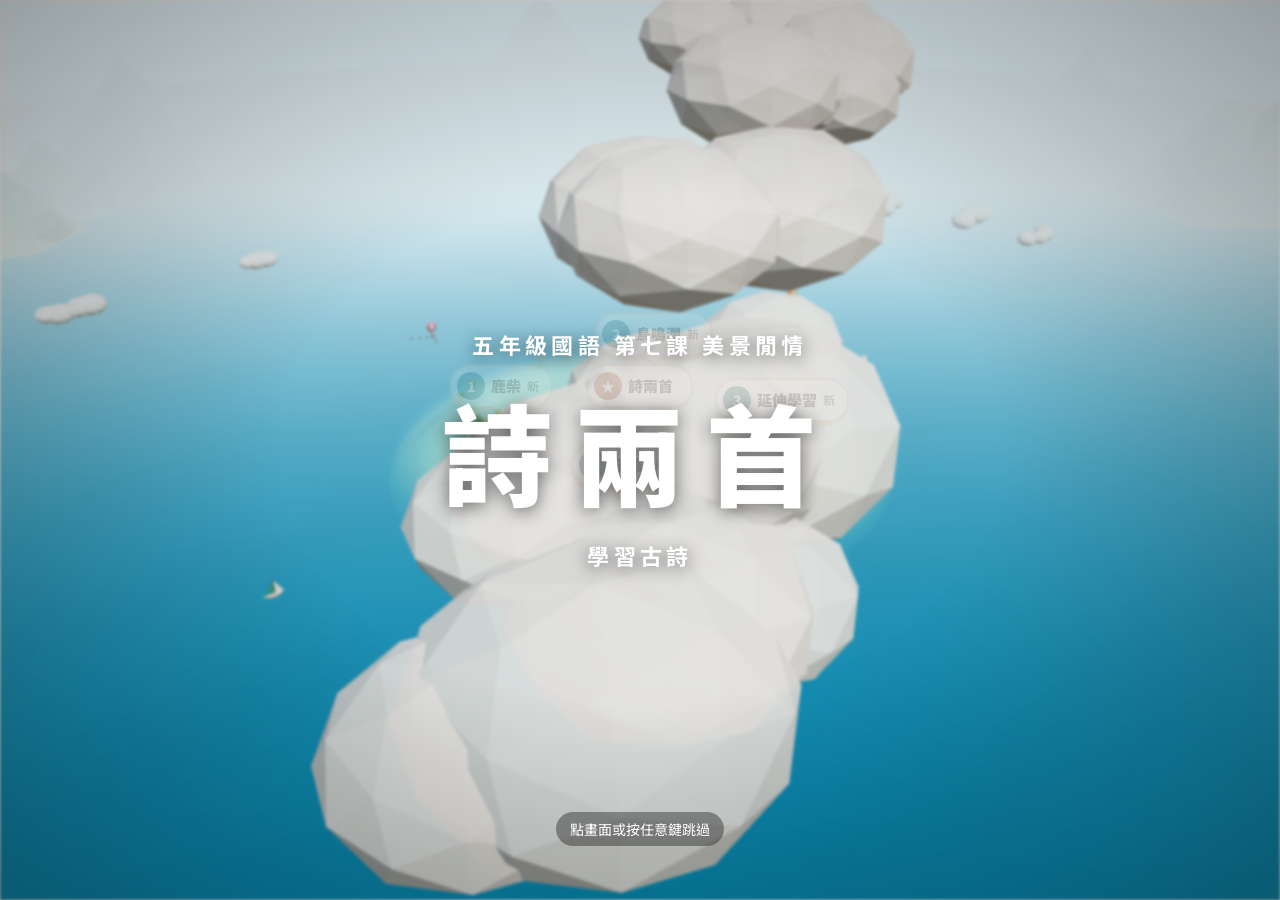
==== index.html @ 5833c9be "詩兩首 3D 島嶼網站 第一版 Co-Authored-By: Claude Opus 5.5 <noreply@anthropic.com> Claude-Session: https://clau" ====
<!doctype html>
<html lang="zh-Hant-TW" data-theme="sunset">
<head>
<meta charset="utf-8">
<meta name="viewport" content="width=device-width, initial-scale=1, viewport-fit=cover">
<title>詩兩首｜學習古詩</title>
<meta name="description" content="五年級國語第七課〈美景閒情──詩兩首〉3D 學習群島：讀〈鹿柴〉〈鳥鳴澗〉、做學習單與隨堂挑戰。">
<meta name="theme-color" content="#c45a2c">
<link rel="preconnect" href="https://fonts.googleapis.com">
<link rel="preconnect" href="https://fonts.gstatic.com" crossorigin>
<link rel="stylesheet" href="https://fonts.googleapis.com/css2?family=Noto+Sans+TC:wght@400;500;700;900&display=swap">
<link rel="stylesheet" href="styles.css">
<script>
  // 先套用上次選的底色，避免閃爍
  try {
    var s = JSON.parse(localStorage.getItem('shi2.settings') || '{}');
    if (s.theme) document.documentElement.setAttribute('data-theme', s.theme);
  } catch (e) {}
</script>
<script type="importmap">
{ "imports": { "three": "./js/vendor/three.module.min.js", "three/addons/": "./js/vendor/addons/" } }
</script>
</head>
<body>
<a class="skip" href="#list-open" id="skip-link">跳到文字清單</a>

<svg width="0" height="0" style="position:absolute" aria-hidden="true">
  <defs>
    <pattern id="weave" width="8" height="8" patternUnits="userSpaceOnUse">
      <rect width="8" height="8" fill="#b8282e"/>
      <path d="M4 0 L8 4 L4 8 L0 4Z" fill="#f7efe4"/>
      <path d="M4 2 L6 4 L4 6 L2 4Z" fill="#1f1a17"/>
    </pattern>
    <symbol id="mascot" viewBox="0 0 64 72">
      <ellipse cx="32" cy="69" rx="16" ry="3" fill="#000" opacity=".15"/>
      <path d="M17 42 Q32 34 47 42 L52 66 Q32 71 12 66Z" fill="#f7efe4" stroke="#7a3b20" stroke-width="1.4"/>
      <path d="M14 56 Q32 61 50 56 L51.5 63 Q32 68 12.5 63Z" fill="url(#weave)"/>
      <rect x="20" y="44" width="24" height="6" rx="2" fill="url(#weave)"/>
      <circle cx="32" cy="25" r="17" fill="#2b1d16"/>
      <circle cx="32" cy="27" r="14" fill="#f6d2b4"/>
      <path d="M18 22 Q24 12 32 14 Q40 12 46 22 Q40 18 32 20 Q24 18 18 22Z" fill="#2b1d16"/>
      <rect x="15" y="17" width="34" height="5" rx="2.5" fill="url(#weave)" stroke="#7a3b20" stroke-width=".8"/>
      <circle cx="26.5" cy="28" r="2.2" fill="#2b1d16"/><circle cx="37.5" cy="28" r="2.2" fill="#2b1d16"/>
      <circle cx="27.2" cy="27.3" r=".7" fill="#fff"/><circle cx="38.2" cy="27.3" r=".7" fill="#fff"/>
      <ellipse cx="23" cy="32.5" rx="2.6" ry="1.5" fill="#f19a8b" opacity=".7"/><ellipse cx="41" cy="32.5" rx="2.6" ry="1.5" fill="#f19a8b" opacity=".7"/>
      <path d="M29 33.5 Q32 36 35 33.5" stroke="#8b3b2a" stroke-width="1.4" fill="none" stroke-linecap="round"/>
    </symbol>
  </defs>
</svg>

<div id="app">
  <canvas id="scene" aria-label="詩兩首 3D 群島（可拖曳旋轉、縮放）" role="img"></canvas>
  <div id="labels" aria-hidden="false"></div>
  <div id="bubble" class="bubble" role="dialog" aria-live="polite" hidden></div>

  <header class="topbar">
    <div class="brand">
      <svg class="brand-mascot" aria-hidden="true"><use href="#mascot"/></svg>
      <div>
        <h1 id="site-title">詩兩首</h1>
        <p id="site-tagline" class="tagline">學習古詩</p>
      </div>
    </div>
    <nav class="tools" aria-label="工具列">
      <button class="tool" id="btn-search" type="button" aria-label="搜尋"><span aria-hidden="true">🔍</span><b>搜尋</b></button>
      <button class="tool" id="list-open" type="button" aria-label="地點清單"><span aria-hidden="true">📋</span><b>清單</b></button>
      <button class="tool" id="btn-home" type="button" aria-label="回到全景"><span aria-hidden="true">🗺️</span><b>全景</b></button>
      <button class="tool hide-sm" id="btn-follow" type="button" aria-label="鏡頭跟隨冒險者" aria-pressed="true"><span aria-hidden="true">🎥</span><b>跟隨</b></button>
      <button class="tool" id="btn-passport" type="button" aria-label="護照與進度"><span aria-hidden="true">📖</span><b>護照</b></button>
      <button class="tool" id="btn-settings" type="button" aria-label="設定"><span aria-hidden="true">⚙️</span><b>設定</b></button>
      <button class="tool" id="btn-help" type="button" aria-label="說明"><span aria-hidden="true">❓</span><b>說明</b></button>
    </nav>
  </header>

  <section id="hud" class="hud" aria-label="冒險者狀態"></section>

  <div class="bottom-left">
    <button id="clock" class="chip clock" type="button" aria-label="切換時段"></button>
    <div class="timebar" role="group" aria-label="晝夜切換">
      <button type="button" data-time="day" aria-label="白天">☀️</button>
      <button type="button" data-time="dusk" aria-label="黃昏">🌇</button>
      <button type="button" data-time="night" aria-label="夜晚">🌙</button>
      <button type="button" data-time="auto" aria-label="自動流動">⏱</button>
      <button type="button" data-time="realtime" aria-label="跟現在時間同步">🕰️</button>
    </div>
  </div>

  <div class="themebar" role="group" aria-label="底色主題">
    <button type="button" data-theme-set="sunset"><i style="background:#fbefe3"></i>夕陽</button>
    <button type="button" data-theme-set="beach"><i style="background:#f6ead2"></i>沙灘</button>
    <button type="button" data-theme-set="dusk"><i style="background:#2b1e1a"></i>暮色</button>
  </div>

  <aside id="panel" class="panel" aria-labelledby="panel-title" hidden>
    <div class="panel-grip" aria-hidden="true"></div>
    <header class="panel-head">
      <div>
        <p id="panel-kicker" class="kicker"></p>
        <h2 id="panel-title" tabindex="-1"></h2>
      </div>
      <button class="icon-btn" id="panel-close" type="button" aria-label="關閉面板（Esc）">✕</button>
    </header>
    <div id="panel-body" class="panel-body"></div>
  </aside>

  <div id="modal" class="modal" hidden>
    <div class="modal-card" role="dialog" aria-modal="true" aria-labelledby="modal-title">
      <header class="modal-head">
        <h2 id="modal-title" tabindex="-1"></h2>
        <button class="icon-btn" id="modal-close" type="button" aria-label="關閉（Esc）">✕</button>
      </header>
      <div id="modal-body" class="modal-body"></div>
    </div>
  </div>

  <div id="intro" class="intro" hidden>
    <div class="intro-title">
      <p class="intro-sub">五年級國語 第七課 美景閒情</p>
      <h2>詩兩首</h2>
      <p class="intro-tag">學習古詩</p>
    </div>
    <p class="intro-skip">點畫面或按任意鍵跳過</p>
  </div>

  <div id="loading" class="loading" role="status">
    <svg class="loading-mascot" aria-hidden="true"><use href="#mascot"/></svg>
    <p>馨馨正在把小島搬出來……</p>
  </div>

  <div id="toasts" class="toasts" aria-live="polite" aria-atomic="false"></div>
  <div id="levelup" class="levelup" aria-live="assertive" hidden></div>
</div>

<footer class="site-footer" id="site-footer"></footer>
<div id="print-area" aria-hidden="true"></div>

<noscript><div class="noscript">這個網站需要開啟 JavaScript 才能顯示內容。</div></noscript>
<script type="module" src="js/app.js"></script>
</body>
</html>
---- styles.css ----
/* 詩兩首｜積木玩具感 */
:root {
  --primary: #c45a2c;
  --primary-ink: #ffffff;
  --primary-dark: #8f3c19;
  --accent: #2f8f83;
  --accent-dark: #1f645c;
  --primary-strong: #a94a20; /* 文字與按鈕用，對比 ≥ 4.5 */
  --accent-ink: #1f6a61;
  --on-accent: #ffffff;
  --font: "Noto Sans TC", "Microsoft JhengHei", "PingFang TC", "Noto Sans CJK TC", sans-serif;
  --radius: 14px;
  --shadow: 0 10px 30px rgba(60, 30, 10, .18);
  --block: 0 4px 0;
  --safe-b: env(safe-area-inset-bottom, 0px);
}
html[data-theme="sunset"] {
  --bg: #fbefe3; --surface: #fffaf4; --surface-2: #f6e2cf; --ink: #3a2318; --muted: #6e4f40; --line: #e3c3a6;
  --glass: rgba(255, 250, 244, .92); --label-bg: rgba(255, 250, 244, .95);
}
html[data-theme="beach"] {
  --bg: #f6ead2; --surface: #fffbf1; --surface-2: #efdcb6; --ink: #33291a; --muted: #66563c; --line: #dcc79c;
  --glass: rgba(255, 251, 241, .92); --label-bg: rgba(255, 251, 241, .95);
}
html[data-theme="dusk"] {
  --bg: #2b1e1a; --surface: #3a2a24; --surface-2: #4a362e; --ink: #fbefe3; --muted: #e2c9b6; --line: #6b5146;
  --glass: rgba(43, 30, 26, .92); --label-bg: rgba(58, 42, 36, .95);
  --primary: #e0774a; --primary-ink: #2b1e1a; --primary-dark: #a54f28; --accent: #5cc2b4; --accent-dark: #2f8f83;
  --primary-strong: #e0774a; --accent-ink: #5cc2b4; --on-accent: #1b1310;
}

* { box-sizing: border-box; }
[hidden] { display: none !important; }
html, body { margin: 0; height: 100%; }
body {
  font-family: var(--font); color: var(--ink); background: var(--bg);
  overflow: hidden; -webkit-font-smoothing: antialiased; line-height: 1.6;
  overscroll-behavior: none;
}
button, input, textarea, select { font: inherit; color: inherit; }
button { cursor: pointer; }
:focus-visible { outline: 3px solid var(--accent); outline-offset: 2px; }
[tabindex="-1"]:focus { outline: none; }
.skip { position: absolute; left: -999px; top: 8px; z-index: 100; background: var(--primary); color: var(--primary-ink); padding: 8px 14px; border-radius: 10px; }
.skip:focus { left: 8px; }
.sr-only { position: absolute; width: 1px; height: 1px; overflow: hidden; clip: rect(0 0 0 0); white-space: nowrap; }

#app { position: fixed; inset: 0; overflow: hidden; }
#scene { position: absolute; inset: 0; width: 100%; height: 100%; display: block; touch-action: none; background: var(--bg); }
body.no-webgl #scene { display: none; }

/* ---------- 頂部工具列 ---------- */
.topbar {
  position: absolute; top: 0; left: 0; right: 0; z-index: 20;
  display: flex; align-items: center; justify-content: space-between; gap: 12px;
  padding: 10px 14px; pointer-events: none;
}
.topbar > * { pointer-events: auto; }
.brand {
  display: flex; align-items: center; gap: 10px; background: var(--glass); border: 2px solid var(--line);
  border-radius: 18px; padding: 6px 14px 6px 8px; box-shadow: var(--block) var(--line);
}
.brand-mascot { width: 40px; height: 46px; }
.brand h1 { margin: 0; font-size: 22px; font-weight: 900; letter-spacing: .08em; line-height: 1.1; color: var(--primary-strong); }
.tagline { margin: 0; font-size: 13px; color: var(--muted); }
.tools { display: flex; gap: 8px; flex-wrap: wrap; justify-content: flex-end; }
.tool {
  min-width: 44px; min-height: 44px; display: inline-flex; flex-direction: column; align-items: center; justify-content: center;
  padding: 4px 10px; border-radius: 12px; border: 2px solid var(--line); background: var(--surface);
  box-shadow: var(--block) var(--line); transition: transform .12s, box-shadow .12s;
}
.tool span { font-size: 18px; line-height: 1; }
.tool b { font-size: 12px; font-weight: 700; }
.tool:hover { transform: translateY(-1px); }
.tool:active { transform: translateY(3px); box-shadow: 0 1px 0 var(--line); }
.tool[aria-pressed="true"] { border-color: var(--accent); box-shadow: var(--block) var(--accent-dark); }

/* ---------- HUD ---------- */
.hud {
  position: absolute; left: 14px; top: 86px; z-index: 18; max-width: 330px;
  background: var(--glass); border: 2px solid var(--line); border-radius: 16px; box-shadow: var(--block) var(--line);
  padding: 8px 10px; display: flex; gap: 10px; align-items: center;
}
.hud:empty { display: none; }
.hud .avatar { width: 40px; height: 40px; border-radius: 12px; display: grid; place-items: center; font-size: 22px; flex: none; border: 2px solid var(--line); }
.hud .meta { flex: 1; min-width: 0; }
.hud .name { font-weight: 900; font-size: 15px; white-space: nowrap; overflow: hidden; text-overflow: ellipsis; }
.hud .lv { color: var(--primary-strong); }
.expbar { height: 8px; border-radius: 6px; background: var(--surface-2); overflow: hidden; margin: 3px 0 2px; }
.expbar i { display: block; height: 100%; background: linear-gradient(90deg, var(--accent), var(--primary)); border-radius: 6px; transition: width .5s; }
.hud small { color: var(--muted); font-size: 12px; }
.hud .mini { min-width: 44px; min-height: 44px; border-radius: 12px; border: 2px solid var(--line); background: var(--surface); font-size: 20px; position: relative; box-shadow: 0 3px 0 var(--line); }
.hud .mini em { position: absolute; right: -6px; top: -6px; font-style: normal; font-size: 11px; background: var(--primary-strong); color: var(--primary-ink); border-radius: 10px; padding: 0 5px; font-weight: 700; }
.hud .mini.bump { animation: bump .5s; }
@keyframes bump { 30% { transform: scale(1.3) rotate(-8deg); } 60% { transform: scale(.95); } }
.hud .browse-btn { border: 2px solid var(--accent); border-radius: 12px; background: var(--surface); padding: 6px 10px; min-height: 44px; font-weight: 700; }

/* ---------- 左下：時鐘與時段 ---------- */
.bottom-left { position: absolute; left: 14px; bottom: calc(14px + var(--safe-b)); z-index: 18; display: flex; flex-direction: column; gap: 6px; align-items: flex-start; }
.chip { background: var(--glass); border: 2px solid var(--line); border-radius: 14px; padding: 6px 12px; box-shadow: var(--block) var(--line); min-height: 44px; text-align: left; }
.clock { line-height: 1.25; font-size: 14px; }
.clock strong { font-size: 16px; }
.clock small { display: block; color: var(--muted); font-size: 12px; }
.timebar { display: flex; gap: 4px; background: var(--glass); border: 2px solid var(--line); border-radius: 14px; padding: 4px; }
.timebar button { width: 44px; height: 44px; border-radius: 10px; border: 2px solid transparent; background: transparent; font-size: 20px; }
.timebar button[aria-pressed="true"] { border-color: var(--primary); background: var(--surface); }

.themebar { position: absolute; right: 14px; bottom: calc(14px + var(--safe-b)); z-index: 18; display: flex; gap: 6px; background: var(--glass); border: 2px solid var(--line); border-radius: 14px; padding: 4px; }
.themebar button, .theme-choices button { display: inline-flex; align-items: center; gap: 6px; min-height: 44px; padding: 4px 10px; border-radius: 10px; border: 2px solid transparent; background: transparent; font-weight: 700; font-size: 14px; }
.themebar i, .theme-choices i { width: 20px; height: 20px; border-radius: 6px; border: 2px solid var(--line); display: inline-block; }
.themebar button[aria-pressed="true"], .theme-choices button[aria-pressed="true"] { border-color: var(--primary); background: var(--surface); }

.site-footer { position: fixed; left: 50%; transform: translateX(-50%); bottom: calc(6px + var(--safe-b)); z-index: 5; font-size: 12px; color: var(--muted); background: var(--glass); padding: 2px 10px; border-radius: 10px; max-width: 46vw; white-space: nowrap; overflow: hidden; text-overflow: ellipsis; }

/* ---------- 島名標籤 ---------- */
#labels { position: absolute; inset: 0; pointer-events: none; z-index: 10; overflow: hidden; }
.island-label {
  position: absolute; left: 0; top: 0; pointer-events: auto; transform: translate(-50%, -100%);
  display: flex; align-items: center; gap: 6px; padding: 5px 12px 5px 6px; min-height: 44px;
  background: var(--label-bg); border: 2px solid var(--line); border-radius: 22px;
  box-shadow: var(--block) var(--line); font-weight: 900; font-size: 15px; white-space: nowrap;
  transition: opacity .25s; will-change: transform;
}
.island-label .num { width: 28px; height: 28px; border-radius: 50%; display: grid; place-items: center; background: var(--accent-ink); color: var(--on-accent); font-size: 14px; }
.island-label.center .num { background: var(--primary-strong); color: var(--primary-ink); }
.island-label .state { font-size: 12px; font-weight: 700; color: var(--muted); }
.island-label .state.done { color: var(--accent-ink); }
.island-label::after { content: ""; position: absolute; left: 50%; bottom: -9px; width: 12px; height: 12px; background: var(--label-bg); border-right: 2px solid var(--line); border-bottom: 2px solid var(--line); transform: translateX(-50%) rotate(45deg); }
.island-label.hidden { opacity: 0; pointer-events: none; }
body.bubble-open .island-label, body.cinema .island-label { opacity: .15; pointer-events: none; }
body.cinema .topbar, body.cinema .hud, body.cinema .bottom-left, body.cinema .themebar, body.cinema .site-footer { opacity: 0; pointer-events: none; }
.topbar, .hud, .bottom-left, .themebar, .site-footer { transition: opacity .5s; }
.shell-pick { position: absolute; transform: translate(-50%, -50%); pointer-events: auto; width: 44px; height: 44px; border-radius: 50%; border: 2px dashed rgba(255,255,255,.9); background: rgba(255, 255, 255, .25); font-size: 20px; display: grid; place-items: center; }
.shell-pick.hidden { display: none; }

/* ---------- 對話泡泡 ---------- */
.bubble {
  position: absolute; z-index: 25; left: 0; top: 0; width: min(300px, 86vw); transform: translate(-50%, -100%);
  background: var(--surface); border: 2px solid var(--line); border-radius: 16px; box-shadow: var(--shadow), var(--block) var(--line);
  padding: 10px 12px 12px;
}
.bubble::after { content: ""; position: absolute; left: 50%; bottom: -10px; width: 16px; height: 16px; background: var(--surface); border-right: 2px solid var(--line); border-bottom: 2px solid var(--line); transform: translateX(-50%) rotate(45deg); }
.bubble.pinned { left: 50% !important; top: auto !important; bottom: calc(132px + var(--safe-b)); transform: translateX(-50%); }
.bubble.pinned::after { display: none; }
.bubble h3 { margin: 0; font-size: 16px; }
.bubble .who { font-size: 12px; color: var(--muted); margin: 0 0 4px; }
.bubble p.say { margin: 6px 0 8px; font-size: 15px; }
.bubble .row { display: flex; gap: 6px; flex-wrap: wrap; }
.bubble .trade { background: var(--surface-2); border-radius: 10px; padding: 6px 8px; margin-bottom: 8px; font-size: 14px; }
.badge { display: inline-block; font-size: 11px; font-weight: 700; padding: 0 6px; border-radius: 8px; border: 1px solid currentColor; color: var(--muted); vertical-align: middle; margin-left: 4px; }
.badge.sample { color: #9a5b00; background: #fff3cf; border-color: #e3b45a; }
html[data-theme="dusk"] .badge.sample { color: #ffd98a; background: #4f3a17; }

/* ---------- 按鈕 ---------- */
.btn {
  min-height: 44px; padding: 8px 16px; border-radius: 12px; border: 2px solid var(--primary-dark);
  background: var(--primary-strong); color: var(--primary-ink); font-weight: 700; box-shadow: var(--block) var(--primary-dark);
  transition: transform .12s, box-shadow .12s; display: inline-flex; align-items: center; justify-content: center; gap: 6px; text-decoration: none;
}
.btn:active { transform: translateY(3px); box-shadow: 0 1px 0 var(--primary-dark); }
.btn.alt { background: var(--accent-ink); border-color: var(--accent-dark); box-shadow: var(--block) var(--accent-dark); color: var(--on-accent); }
.btn.ghost { background: var(--surface); color: var(--ink); border-color: var(--line); box-shadow: var(--block) var(--line); }
.btn[disabled], .btn[aria-disabled="true"] { opacity: .5; cursor: not-allowed; transform: none; }
.btn.sm { min-height: 44px; padding: 4px 10px; font-size: 14px; }
.icon-btn { width: 44px; height: 44px; border-radius: 12px; border: 2px solid var(--line); background: var(--surface); font-size: 18px; flex: none; box-shadow: 0 3px 0 var(--line); }

/* ---------- 內容面板 ---------- */
.panel {
  position: absolute; z-index: 30; top: 82px; right: 10px; bottom: 10px; width: min(460px, max(42vw, 360px));
  background: var(--surface); border: 2px solid var(--line); border-radius: 22px; box-shadow: var(--shadow);
  display: flex; flex-direction: column; overflow: hidden; animation: slidein .35s ease;
}
@keyframes slidein { from { transform: translateX(30px); opacity: 0; } }
.panel-grip { display: none; }
.panel-head { display: flex; align-items: flex-start; justify-content: space-between; gap: 10px; padding: 14px 16px 8px; border-bottom: 2px dashed var(--line); }
.panel-head h2 { margin: 0; font-size: 26px; font-weight: 900; color: var(--primary-strong); }
.kicker { margin: 0; font-size: 13px; font-weight: 700; color: var(--accent-ink); }
html[data-theme="dusk"] .kicker { color: var(--accent); }
.panel-body { overflow-y: auto; padding: 12px 16px 24px; flex: 1; -webkit-overflow-scrolling: touch; overscroll-behavior: contain; }
.intro-line { font-size: 16px; margin: 0 0 10px; }
.npc-box { display: flex; gap: 10px; background: var(--surface-2); border-radius: 16px; padding: 10px; margin-bottom: 12px; border: 2px solid var(--line); }
.npc-face { width: 52px; height: 58px; flex: none; border-radius: 14px; display: grid; place-items: center; background: var(--surface); font-size: 30px; border: 2px solid var(--line); }
.npc-face svg { width: 46px; height: 52px; }
.npc-box h3 { margin: 0; font-size: 16px; }
.npc-box .say { margin: 4px 0 8px; min-height: 3em; }
.npc-actions { display: flex; flex-wrap: wrap; gap: 6px; }
.tabs { display: flex; gap: 6px; margin: 4px 0 12px; border-bottom: 2px solid var(--line); flex-wrap: wrap; }
.tab { min-height: 44px; padding: 6px 14px; border: 2px solid var(--line); border-bottom: none; border-radius: 12px 12px 0 0; background: var(--surface-2); font-weight: 700; margin-bottom: -2px; }
.tab[aria-selected="true"] { background: var(--surface); color: var(--primary-strong); border-color: var(--primary); }
.sec { margin: 0 0 16px; }
.sec h3 { font-size: 17px; margin: 0 0 6px; padding-left: 10px; border-left: 6px solid var(--accent); }
.sec p { margin: 4px 0; }
.points { padding-left: 1.2em; margin: 6px 0; }
.points li { margin-bottom: 4px; }
.goal { background: var(--surface-2); border-radius: 12px; padding: 8px 12px; border: 2px dashed var(--accent); }
.poem { font-size: 22px; letter-spacing: .12em; line-height: 1.9; background: var(--surface-2); border-radius: 14px; padding: 10px 16px; text-align: center; font-weight: 700; border: 2px solid var(--line); }
.gloss { display: grid; grid-template-columns: auto 1fr; gap: 4px 10px; margin: 0; }
.gloss dt { font-weight: 900; color: var(--primary-strong); }
.gloss dd { margin: 0; }
table.tbl { width: 100%; border-collapse: collapse; font-size: 15px; }
.tbl th, .tbl td { border: 1px solid var(--line); padding: 5px 7px; text-align: left; vertical-align: top; }
.tbl th { background: var(--surface-2); }
.tbl-wrap { overflow-x: auto; }
.ws-item { margin-bottom: 12px; }
.ws-item label { font-weight: 700; display: block; margin-bottom: 4px; }
::placeholder { color: var(--muted); opacity: .85; }
textarea { width: 100%; min-height: 84px; border-radius: 12px; border: 2px solid var(--line); background: var(--bg); padding: 8px 10px; resize: vertical; }
input[type="text"], input[type="search"] { width: 100%; min-height: 44px; border-radius: 12px; border: 2px solid var(--line); background: var(--bg); padding: 6px 12px; }
.row { display: flex; gap: 8px; flex-wrap: wrap; align-items: center; }
.note { font-size: 13px; color: var(--muted); }
.tag-self { font-size: 12px; font-weight: 700; color: var(--accent-ink); background: color-mix(in srgb, var(--accent) 15%, transparent); padding: 1px 8px; border-radius: 8px; }

/* 題目 */
.quiz-q { font-size: 17px; font-weight: 700; margin: 6px 0 10px; }
.opts { display: grid; gap: 8px; }
.opt { text-align: left; min-height: 48px; padding: 8px 12px; border-radius: 12px; border: 2px solid var(--line); background: var(--surface); box-shadow: 0 3px 0 var(--line); display: flex; gap: 8px; align-items: center; }
.opt .k { width: 26px; height: 26px; border-radius: 50%; background: var(--surface-2); display: grid; place-items: center; font-weight: 700; flex: none; }
.opt[aria-checked="true"] { border-color: var(--primary); }
.opt.correct { border-color: #2e8b57; background: color-mix(in srgb, #2e8b57 14%, var(--surface)); }
.opt.wrong { border-color: #c0392b; background: color-mix(in srgb, #c0392b 12%, var(--surface)); }
.opt[disabled] { cursor: default; }
.feedback { margin-top: 10px; padding: 10px 12px; border-radius: 12px; background: var(--surface-2); border: 2px solid var(--line); }
.feedback.ok { border-color: #2e8b57; }
.feedback.no { border-color: #c0392b; }
.progress-dots { display: flex; gap: 6px; margin-bottom: 6px; }
.progress-dots i { width: 22px; height: 8px; border-radius: 4px; background: var(--surface-2); border: 1px solid var(--line); }
.progress-dots i.on { background: var(--accent); }
.review-q { border: 2px solid var(--line); border-radius: 14px; padding: 10px 12px; margin-bottom: 10px; }
.review-q.missing { border-color: #e0a800; }
.review-q fieldset { border: none; padding: 0; margin: 0; }
.review-q legend { font-weight: 700; margin-bottom: 6px; }
.review-q label { display: flex; gap: 8px; align-items: center; min-height: 44px; padding: 4px 6px; border-radius: 10px; cursor: pointer; }
.review-q label:hover { background: var(--surface-2); }
.review-q input { width: 20px; height: 20px; accent-color: var(--primary); }
.result-box { border-radius: 14px; padding: 12px; background: var(--surface-2); border: 2px solid var(--accent); margin-bottom: 12px; }

/* 進度與護照 */
.prog-list { list-style: none; padding: 0; margin: 0; display: grid; gap: 8px; }
.prog-list li { border: 2px solid var(--line); border-radius: 12px; padding: 8px 10px; display: flex; justify-content: space-between; gap: 8px; flex-wrap: wrap; }
.stamps { display: grid; grid-template-columns: repeat(4, 1fr); gap: 10px; }
.stamp { aspect-ratio: 1; border-radius: 50%; display: grid; place-items: center; text-align: center; border: 3px dashed var(--line); font-weight: 900; font-size: 13px; padding: 6px; color: var(--muted); filter: grayscale(1); opacity: .55; }
.stamp.got { border: 3px solid var(--primary); color: var(--primary-strong); filter: none; opacity: 1; transform: rotate(-8deg); background: color-mix(in srgb, var(--primary) 10%, var(--surface)); }
.stamp .em { font-size: 26px; display: block; }

/* ---------- 對話框 ---------- */
.modal { position: absolute; inset: 0; z-index: 40; display: grid; place-items: center; background: rgba(30, 15, 8, .35); padding: 16px; }
.modal-card { width: min(640px, 100%); max-height: min(86vh, 900px); background: var(--surface); border: 2px solid var(--line); border-radius: 22px; box-shadow: var(--shadow); display: flex; flex-direction: column; overflow: hidden; animation: pop .25s ease; }
@keyframes pop { from { transform: scale(.94); opacity: 0; } }
.modal-head { display: flex; justify-content: space-between; align-items: center; padding: 12px 16px; border-bottom: 2px dashed var(--line); }
.modal-head h2 { margin: 0; font-size: 22px; color: var(--primary-strong); }
.modal-body { overflow-y: auto; padding: 14px 16px 20px; overscroll-behavior: contain; }
.list-island { border: 2px solid var(--line); border-radius: 16px; padding: 10px 12px; margin-bottom: 10px; }
.list-island h3 { margin: 0 0 4px; font-size: 18px; }
.list-island details summary { cursor: pointer; font-weight: 700; min-height: 44px; display: flex; align-items: center; }
.style-picks { display: grid; grid-template-columns: repeat(3, 1fr); gap: 10px; }
.style-pick { border: 3px solid var(--line); border-radius: 16px; background: var(--surface); padding: 8px; min-height: 120px; display: flex; flex-direction: column; align-items: center; gap: 4px; font-weight: 700; }
.style-pick[aria-checked="true"] { border-color: var(--primary); box-shadow: var(--block) var(--primary-dark); }
.style-pick svg { width: 64px; height: 76px; }
.err { color: #b3261e; font-weight: 700; }
html[data-theme="dusk"] .err { color: #ff9c8f; }
.bag-grid { display: grid; grid-template-columns: repeat(auto-fill, minmax(96px, 1fr)); gap: 8px; }
.bag-item { border: 2px solid var(--line); border-radius: 14px; padding: 8px; text-align: center; }
.bag-item .em { font-size: 30px; display: block; }
.search-hit { display: block; width: 100%; text-align: left; border: 2px solid var(--line); border-radius: 12px; padding: 8px 10px; margin-bottom: 8px; background: var(--surface); min-height: 44px; }
.search-hit mark { background: #ffe08a; color: #3a2318; border-radius: 3px; }
.code-box { font-family: ui-monospace, Menlo, Consolas, monospace; font-size: 13px; word-break: break-all; }
.settings-grid { display: grid; gap: 14px; }
.settings-grid fieldset { border: 2px solid var(--line); border-radius: 14px; padding: 8px 12px 12px; margin: 0; }
.settings-grid legend { font-weight: 900; padding: 0 6px; }
.seg { display: flex; flex-wrap: wrap; gap: 6px; }
.seg button { min-height: 44px; padding: 4px 12px; border-radius: 10px; border: 2px solid var(--line); background: var(--surface); font-weight: 700; }
.seg button[aria-pressed="true"] { border-color: var(--primary); background: color-mix(in srgb, var(--primary) 12%, var(--surface)); }
.cert-preview { width: 100%; border-radius: 12px; border: 2px solid var(--line); }

/* ---------- 開場、載入、提示 ---------- */
.intro { position: absolute; inset: 0; z-index: 35; display: flex; flex-direction: column; align-items: center; justify-content: center; cursor: pointer; background: radial-gradient(ellipse at center, transparent 40%, rgba(20, 10, 5, .35)); }
.intro-title { text-align: center; color: #fff; text-shadow: 0 3px 18px rgba(0, 0, 0, .55); animation: titlein 1.6s ease .4s both; }
.intro-title h2 { font-size: clamp(54px, 11vw, 110px); margin: 0; letter-spacing: .2em; font-weight: 900; }
.intro-sub, .intro-tag { margin: 0; font-size: clamp(16px, 3vw, 22px); font-weight: 700; letter-spacing: .2em; }
.intro-skip { position: absolute; bottom: 40px; color: #fff; background: rgba(0, 0, 0, .35); padding: 6px 14px; border-radius: 20px; font-size: 14px; }
@keyframes titlein { from { opacity: 0; transform: translateY(14px); filter: blur(6px); } }
.loading { position: absolute; inset: 0; z-index: 50; display: grid; place-content: center; text-align: center; background: var(--bg); transition: opacity .5s; }
.loading.done { opacity: 0; pointer-events: none; }
.loading-mascot { width: 90px; height: 100px; margin: 0 auto; animation: hop 1s infinite; }
@keyframes hop { 50% { transform: translateY(-10px); } }
.toasts { position: absolute; z-index: 45; top: 86px; left: 50%; transform: translateX(-50%); display: grid; gap: 6px; pointer-events: none; width: min(420px, 92vw); }
.toast { background: var(--surface); border: 2px solid var(--accent); border-radius: 14px; padding: 8px 14px; box-shadow: var(--shadow); font-weight: 700; text-align: center; animation: toastin .3s ease; }
@keyframes toastin { from { transform: translateY(-10px); opacity: 0; } }
.levelup { position: absolute; z-index: 46; left: 50%; top: 40%; transform: translate(-50%, -50%); background: var(--surface); border: 3px solid var(--primary); border-radius: 22px; padding: 18px 26px; text-align: center; box-shadow: var(--shadow); }
.levelup strong { font-size: 30px; color: var(--primary-strong); display: block; }
.levelup.anim { animation: lvl 2.4s ease both; }
@keyframes lvl { 0% { transform: translate(-50%, -50%) scale(.5); opacity: 0; } 15% { transform: translate(-50%, -50%) scale(1.08); opacity: 1; } 25% { transform: translate(-50%, -50%) scale(1); } 85% { opacity: 1; } 100% { opacity: 0; } }
.noscript { padding: 20px; }
#print-area { display: none; }

/* ---------- 文字版（沒有 WebGL） ---------- */
body.no-webgl .bottom-left .timebar, body.no-webgl .themebar { display: none; }
.fallback-note { background: var(--surface-2); border: 2px dashed var(--primary); border-radius: 14px; padding: 8px 12px; margin-bottom: 12px; }

/* ---------- RWD ---------- */
@media (max-width: 1100px) {
  .tool b { display: none; }
  .tool { padding: 4px; }
  .themebar { bottom: calc(70px + var(--safe-b)); }
  .site-footer { display: none; }
}
@media (max-width: 760px) {
  .topbar { padding: 8px; gap: 6px; align-items: flex-start; }
  .brand { padding: 4px 10px 4px 4px; }
  .brand-mascot { width: 30px; height: 36px; }
  .brand h1 { font-size: 18px; }
  .tagline { font-size: 11px; }
  .tools { gap: 4px; max-width: calc(100vw - 150px); }
  .tool { min-width: 44px; width: 44px; height: 44px; }
  .hide-sm { display: none; }
  .hud { top: auto; bottom: calc(66px + var(--safe-b)); left: 8px; right: 8px; max-width: none; padding: 6px 8px; }
  .bottom-left { left: 8px; bottom: calc(8px + var(--safe-b)); flex-direction: row; align-items: center; }
  .timebar { display: none; }
  .clock { font-size: 13px; padding: 4px 10px; }
  .themebar { display: none; }
  .panel { top: auto; left: 0; right: 0; bottom: 0; width: 100%; height: 80vh; height: 80dvh; border-radius: 22px 22px 0 0; border-bottom: none; animation: sheetin .35s ease; padding-bottom: var(--safe-b); }
  @keyframes sheetin { from { transform: translateY(40px); opacity: 0; } }
  .panel-grip { display: block; width: 48px; height: 5px; border-radius: 3px; background: var(--line); margin: 8px auto 0; }
  .panel-head { padding-top: 6px; }
  .panel-head h2 { font-size: 22px; }
  .modal { padding: 0; align-items: end; }
  .modal-card { width: 100%; max-height: 88vh; max-height: 88dvh; border-radius: 22px 22px 0 0; padding-bottom: var(--safe-b); }
  .poem { font-size: 19px; letter-spacing: .06em; }
  .island-label { font-size: 13px; padding: 3px 10px 3px 4px; min-height: 40px; }
  .island-label .num { width: 24px; height: 24px; font-size: 12px; }
  .island-label .state { display: none; }
  .toasts { top: 70px; }
  .style-pick svg { width: 50px; height: 60px; }
  .intro-skip { bottom: 100px; }
}
@media (prefers-reduced-motion: reduce) {
  *, *::before, *::after { animation-duration: .01ms !important; animation-iteration-count: 1 !important; transition-duration: .01ms !important; }
}
body.reduced *, body.reduced *::before, body.reduced *::after { animation-duration: .01ms !important; animation-iteration-count: 1 !important; transition-duration: .01ms !important; }

/* ---------- 列印證書 ---------- */
@media print {
  body { overflow: visible; background: #fff; }
  #app, .site-footer, .skip { display: none !important; }
  #print-area { display: block !important; }
  #print-area img { width: 100%; height: auto; }
  @page { size: landscape; margin: 10mm; }
}
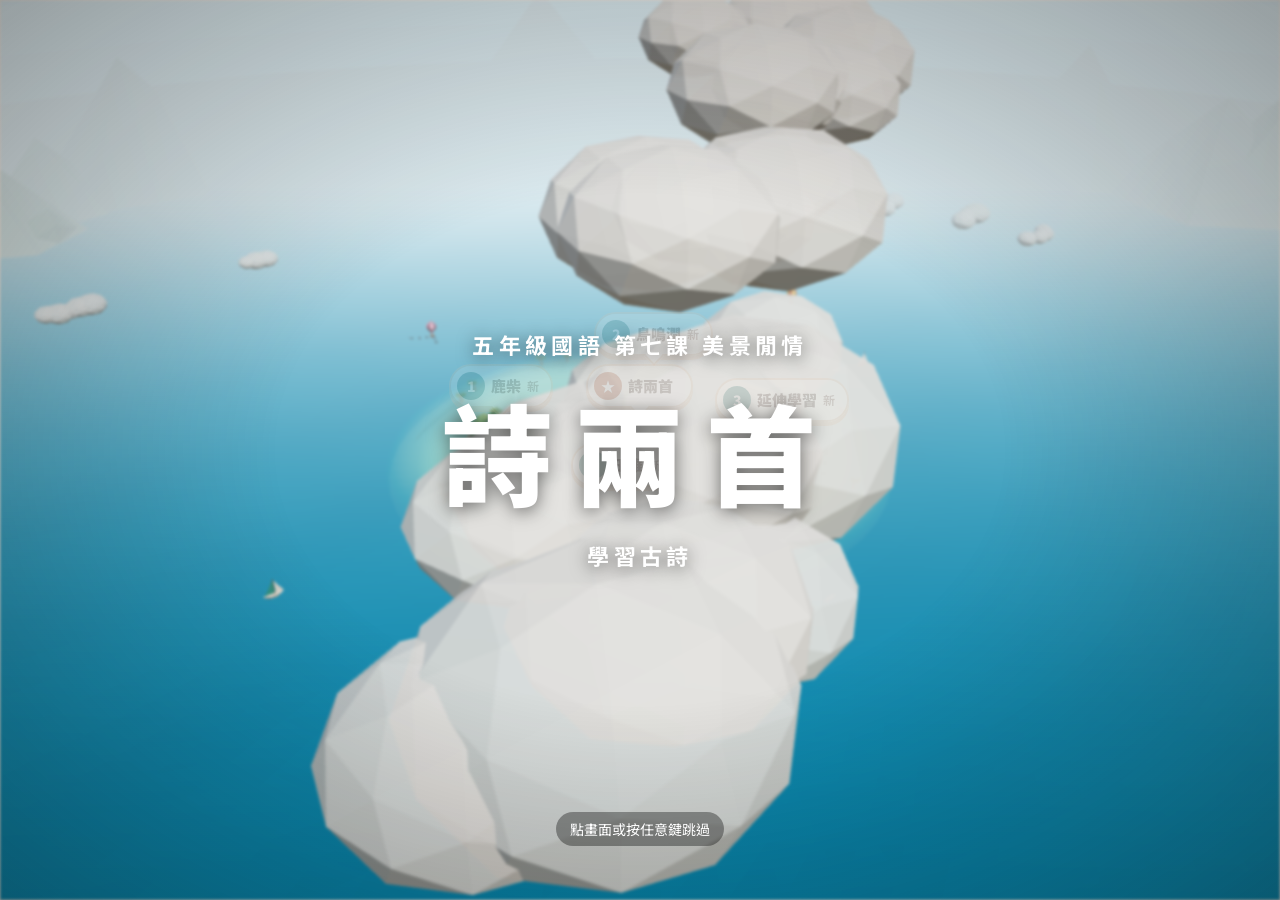
==== commit 87bd3047: "第 2 版：音樂音效、島上互動探索關卡、課文意境場景、重新玩 Co-Authored-By: Claude Opus 5.5 <noreply@anthropic.com> Claude-Sessio" ====
--- a/index.html
+++ b/index.html
@@ -68,15 +68,21 @@
       <button class="tool hide-sm" id="btn-follow" type="button" aria-label="鏡頭跟隨冒險者" aria-pressed="true"><span aria-hidden="true">🎥</span><b>跟隨</b></button>
       <button class="tool" id="btn-passport" type="button" aria-label="護照與進度"><span aria-hidden="true">📖</span><b>護照</b></button>
       <button class="tool" id="btn-settings" type="button" aria-label="設定"><span aria-hidden="true">⚙️</span><b>設定</b></button>
+      <button class="tool" id="btn-sound" type="button" aria-label="音樂與音效：開" aria-pressed="true"><span aria-hidden="true">🔊</span><b>聲音</b></button>
+      <button class="tool" id="btn-restart" type="button" aria-label="重新玩"><span aria-hidden="true">🔄</span><b>重新玩</b></button>
       <button class="tool" id="btn-help" type="button" aria-label="說明"><span aria-hidden="true">❓</span><b>說明</b></button>
     </nav>
   </header>
 
   <section id="hud" class="hud" aria-label="冒險者狀態"></section>
+  <div id="banner" class="banner" hidden></div>
+  <button id="near" class="near" type="button" hidden></button>
+  <section id="card" class="card" role="dialog" aria-labelledby="card-title" hidden></section>
 
   <div class="bottom-left">
     <button id="clock" class="chip clock" type="button" aria-label="切換時段"></button>
     <div class="timebar" role="group" aria-label="晝夜切換">
+      <button type="button" data-time="scene" aria-label="跟著課文情境">🎭</button>
       <button type="button" data-time="day" aria-label="白天">☀️</button>
       <button type="button" data-time="dusk" aria-label="黃昏">🌇</button>
       <button type="button" data-time="night" aria-label="夜晚">🌙</button>
@@ -127,6 +133,7 @@
     <p>馨馨正在把小島搬出來……</p>
   </div>
 
+  <div id="confirm" class="modal confirm" hidden><div class="modal-card" role="alertdialog" aria-modal="true" aria-labelledby="confirm-title"><div class="modal-body" id="confirm-body"></div></div></div>
   <div id="toasts" class="toasts" aria-live="polite" aria-atomic="false"></div>
   <div id="levelup" class="levelup" aria-live="assertive" hidden></div>
 </div>
--- a/styles.css
+++ b/styles.css
@@ -293,6 +293,44 @@
 .noscript { padding: 20px; }
 #print-area { display: none; }
 
+/* ---------- 場景互動：探索點、島橫幅、關卡卡片 ---------- */
+.spot { position: absolute; left: 0; top: 0; width: 46px; height: 46px; border-radius: 50%; pointer-events: auto; display: grid; place-items: center; font-size: 22px;
+  background: radial-gradient(circle, rgba(255,240,180,.95) 0, rgba(255,214,120,.9) 55%, rgba(255,200,90,.6) 100%); border: 3px solid #fff; box-shadow: 0 0 0 4px rgba(255,214,120,.45), 0 4px 10px rgba(0,0,0,.25); }
+.spot::after { content: ""; position: absolute; inset: -8px; border-radius: 50%; border: 3px solid rgba(255,224,138,.9); animation: ping 1.8s ease-out infinite; }
+@keyframes ping { from { transform: scale(.7); opacity: 1; } to { transform: scale(1.5); opacity: 0; } }
+.spot.done { background: #e8f5ec; border-color: #2e8b57; box-shadow: 0 3px 8px rgba(0,0,0,.2); width: 38px; height: 38px; font-size: 17px; }
+.spot.done::after { display: none; }
+.spot.hidden { display: none; }
+body.cinema .spot, body.card-open .spot { opacity: .25; pointer-events: none; }
+.banner { position: absolute; z-index: 19; bottom: calc(42px + var(--safe-b)); left: 50%; transform: translateX(-50%); display: flex; align-items: center; gap: 8px; background: var(--glass); border: 2px solid var(--line); border-radius: 18px; padding: 6px 8px 6px 14px; box-shadow: var(--block) var(--line); max-width: min(620px, calc(100vw - 720px)); }
+.banner .t { font-weight: 900; color: var(--primary-strong); white-space: nowrap; }
+.banner .m { font-size: 13px; color: var(--muted); white-space: nowrap; overflow: hidden; text-overflow: ellipsis; }
+.banner .btn { white-space: nowrap; }
+.near { position: absolute; z-index: 21; left: 50%; bottom: calc(104px + var(--safe-b)); transform: translateX(-50%); min-height: 48px; padding: 6px 18px; border-radius: 24px; border: 3px solid #fff; background: #f3c64b; color: #3a2318; font-weight: 900; box-shadow: var(--shadow); animation: bob 1.4s ease-in-out infinite; }
+@keyframes bob { 50% { transform: translate(-50%, -4px); } }
+.card { position: absolute; z-index: 28; left: 14px; top: 160px; bottom: calc(130px + var(--safe-b)); width: min(420px, 40vw); overflow-y: auto; background: var(--surface); border: 3px solid var(--primary); border-radius: 22px; box-shadow: var(--shadow); padding: 14px 16px 18px; animation: pop .3s ease; overscroll-behavior: contain; }
+.card-head { display: flex; gap: 10px; align-items: flex-start; }
+.card-icon { font-size: 34px; width: 52px; height: 52px; border-radius: 16px; background: var(--surface-2); display: grid; place-items: center; flex: none; border: 2px solid var(--line); }
+.card h2 { margin: 0; font-size: 22px; color: var(--primary-strong); }
+.card .where { margin: 0; font-size: 13px; color: var(--accent-ink); font-weight: 700; }
+.card .line { font-size: 22px; font-weight: 900; letter-spacing: .1em; text-align: center; background: var(--surface-2); border-radius: 14px; padding: 8px 10px; margin: 10px 0; border: 2px dashed var(--line); }
+.card .txt { margin: 8px 0 10px; }
+.order-picked { display: grid; gap: 6px; margin: 8px 0; min-height: 44px; padding: 8px; border: 2px dashed var(--line); border-radius: 12px; background: var(--bg); }
+.order-picked span { font-weight: 900; font-size: 18px; letter-spacing: .08em; }
+.order-pool { display: grid; grid-template-columns: 1fr 1fr; gap: 8px; }
+.order-pool .opt { justify-content: center; font-size: 18px; font-weight: 900; letter-spacing: .06em; }
+.shake { animation: shake .4s; }
+@keyframes shake { 20%, 60% { transform: translateX(-6px); } 40%, 80% { transform: translateX(6px); } }
+.done-flag { color: #2e8b57; font-weight: 900; }
+.disc-list { list-style: none; padding: 0; margin: 0; display: grid; gap: 8px; }
+.disc-list li { display: flex; gap: 10px; align-items: center; border: 2px solid var(--line); border-radius: 14px; padding: 8px 10px; }
+.disc-list .ic { font-size: 26px; }
+.disc-list .grow { flex: 1; min-width: 0; }
+.confirm { z-index: 60; }
+.confirm .modal-card { width: min(460px, 100%); }
+.confirm .row { margin-top: 10px; }
+.vol { width: 100%; accent-color: var(--primary); min-height: 44px; }
+
 /* ---------- 文字版（沒有 WebGL） ---------- */
 body.no-webgl .bottom-left .timebar, body.no-webgl .themebar { display: none; }
 .fallback-note { background: var(--surface-2); border: 2px dashed var(--primary); border-radius: 14px; padding: 8px 12px; margin-bottom: 12px; }
@@ -332,6 +370,14 @@
   .toasts { top: 70px; }
   .style-pick svg { width: 50px; height: 60px; }
   .intro-skip { bottom: 100px; }
+  .banner { top: auto; bottom: calc(132px + var(--safe-b)); max-width: calc(100vw - 16px); padding: 4px 6px 4px 10px; }
+  .banner .m { display: none; }
+  .card { left: 0; right: 0; top: auto; bottom: 0; width: 100%; max-height: 64vh; max-height: 64dvh; border-radius: 22px 22px 0 0; border-bottom: none; padding-bottom: calc(18px + var(--safe-b)); }
+  .near { bottom: calc(190px + var(--safe-b)); }
+  .card .line { font-size: 19px; }
+}
+@media (min-width: 761px) and (max-width: 1100px) {
+  .banner { bottom: calc(130px + var(--safe-b)); max-width: calc(100vw - 40px); }
 }
 @media (prefers-reduced-motion: reduce) {
   *, *::before, *::after { animation-duration: .01ms !important; animation-iteration-count: 1 !important; transition-duration: .01ms !important; }
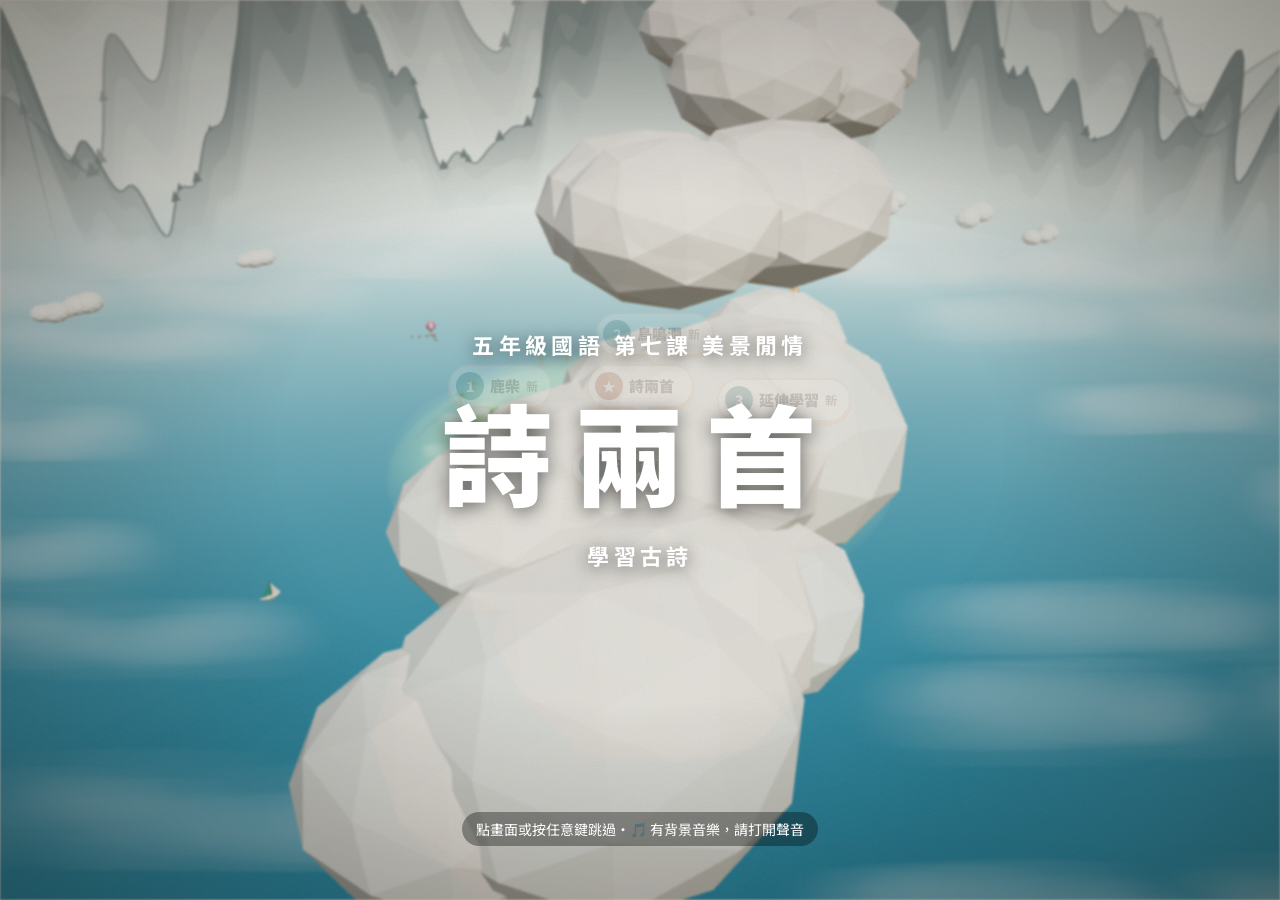
==== commit d3f43129: "第 3 版：修好聲音、第一人稱視角、水墨詩意場景 Co-Authored-By: Claude Opus 5.5 <noreply@anthropic.com> Claude-Session: htt" ====
--- a/index.html
+++ b/index.html
@@ -9,6 +9,7 @@
 <link rel="preconnect" href="https://fonts.googleapis.com">
 <link rel="preconnect" href="https://fonts.gstatic.com" crossorigin>
 <link rel="stylesheet" href="https://fonts.googleapis.com/css2?family=Noto+Sans+TC:wght@400;500;700;900&display=swap">
+<link rel="stylesheet" href="https://fonts.googleapis.com/css2?family=Noto+Serif+TC:wght@600;900&display=swap&text=%E4%B8%8A%E4%B8%8D%E4%B8%AD%E4%BA%BA%E4%BC%B8%E4%BD%86%E4%BF%AE%E5%85%A5%E5%85%A9%E5%87%BA%E5%8A%9F%E5%94%90%E5%A4%9C%E5%AD%97%E5%AD%B8%E5%B1%B1%E5%B7%9D%E5%BB%B6%E5%BE%A9%E6%83%85%E6%98%A5%E6%99%82%E6%99%AF%E6%9C%88%E6%9C%89%E6%9C%9D%E6%9E%97%E6%9F%B4%E6%A1%82%E6%B7%B1%E6%BE%97%E7%85%A7%E7%8E%8B%E7%95%AB%E7%A9%BA%E7%B6%AD%E7%B7%B4%E7%BE%8E%E7%BF%92%E8%81%9E%E8%8A%B1%E8%8B%94%E8%90%BD%E8%A6%8B%E8%A9%9E%E8%A9%A9%E8%AA%9E%E8%BC%9E%E8%BE%AD%E8%BF%94%E9%96%92%E9%9D%92%E9%9D%9C%E9%9F%BF%E9%A6%96%E9%A9%9A%E9%B3%A5%E9%B3%B4%E9%B9%BF">
 <link rel="stylesheet" href="styles.css">
 <script>
   // 先套用上次選的底色，避免閃爍
@@ -50,6 +51,8 @@
 
 <div id="app">
   <canvas id="scene" aria-label="詩兩首 3D 群島（可拖曳旋轉、縮放）" role="img"></canvas>
+  <div class="paper" aria-hidden="true"></div>
+  <div id="poem" class="inscribe" aria-hidden="true" hidden></div>
   <div id="labels" aria-hidden="false"></div>
   <div id="bubble" class="bubble" role="dialog" aria-live="polite" hidden></div>
 
@@ -62,13 +65,13 @@
       </div>
     </div>
     <nav class="tools" aria-label="工具列">
-      <button class="tool" id="btn-search" type="button" aria-label="搜尋"><span aria-hidden="true">🔍</span><b>搜尋</b></button>
+      <button class="tool hide-sm" id="btn-search" type="button" aria-label="搜尋"><span aria-hidden="true">🔍</span><b>搜尋</b></button>
       <button class="tool" id="list-open" type="button" aria-label="地點清單"><span aria-hidden="true">📋</span><b>清單</b></button>
       <button class="tool" id="btn-home" type="button" aria-label="回到全景"><span aria-hidden="true">🗺️</span><b>全景</b></button>
-      <button class="tool hide-sm" id="btn-follow" type="button" aria-label="鏡頭跟隨冒險者" aria-pressed="true"><span aria-hidden="true">🎥</span><b>跟隨</b></button>
+      <button class="tool" id="btn-view" type="button" aria-label="視角：鳥瞰（按一下改成第一人稱）" aria-pressed="false"><span aria-hidden="true">🎥</span><b>鳥瞰</b></button>
       <button class="tool" id="btn-passport" type="button" aria-label="護照與進度"><span aria-hidden="true">📖</span><b>護照</b></button>
       <button class="tool" id="btn-settings" type="button" aria-label="設定"><span aria-hidden="true">⚙️</span><b>設定</b></button>
-      <button class="tool" id="btn-sound" type="button" aria-label="音樂與音效：開" aria-pressed="true"><span aria-hidden="true">🔊</span><b>聲音</b></button>
+      <button class="tool" id="btn-sound" type="button" aria-label="音樂與音效：開" aria-pressed="true"><span aria-hidden="true">🔊</span><b>聲音開</b></button>
       <button class="tool" id="btn-restart" type="button" aria-label="重新玩"><span aria-hidden="true">🔄</span><b>重新玩</b></button>
       <button class="tool" id="btn-help" type="button" aria-label="說明"><span aria-hidden="true">❓</span><b>說明</b></button>
     </nav>
@@ -119,13 +122,14 @@
     </div>
   </div>
 
+  <button id="sound-chip" class="sound-chip" type="button" hidden>🎵 點這裡開啟聲音</button>
   <div id="intro" class="intro" hidden>
     <div class="intro-title">
       <p class="intro-sub">五年級國語 第七課 美景閒情</p>
       <h2>詩兩首</h2>
       <p class="intro-tag">學習古詩</p>
     </div>
-    <p class="intro-skip">點畫面或按任意鍵跳過</p>
+    <p class="intro-skip">點畫面或按任意鍵跳過・🎵 有背景音樂，請打開聲音</p>
   </div>
 
   <div id="loading" class="loading" role="status">
--- a/styles.css
+++ b/styles.css
@@ -370,10 +370,10 @@
   .toasts { top: 70px; }
   .style-pick svg { width: 50px; height: 60px; }
   .intro-skip { bottom: 100px; }
-  .banner { top: auto; bottom: calc(132px + var(--safe-b)); max-width: calc(100vw - 16px); padding: 4px 6px 4px 10px; }
+  .banner { top: auto; bottom: calc(74px + var(--hud-h, 58px) + var(--safe-b)); max-width: calc(100vw - 16px); padding: 4px 6px 4px 10px; }
   .banner .m { display: none; }
   .card { left: 0; right: 0; top: auto; bottom: 0; width: 100%; max-height: 64vh; max-height: 64dvh; border-radius: 22px 22px 0 0; border-bottom: none; padding-bottom: calc(18px + var(--safe-b)); }
-  .near { bottom: calc(190px + var(--safe-b)); }
+  .near { bottom: calc(132px + var(--hud-h, 58px) + var(--safe-b)); max-width: calc(100vw - 24px); }
   .card .line { font-size: 19px; }
 }
 @media (min-width: 761px) and (max-width: 1100px) {
@@ -392,3 +392,48 @@
   #print-area img { width: 100%; height: auto; }
   @page { size: landscape; margin: 10mm; }
 }
+
+/* ---------- 第 3 版：詩情畫意 ---------- */
+/* 宣紙紋理與暗角，讓 3D 畫面像一幅畫 */
+.paper { position: absolute; inset: 0; z-index: 5; pointer-events: none;
+  background:
+    radial-gradient(ellipse 85% 75% at 50% 48%, transparent 58%, rgba(70, 50, 30, .22) 100%),
+    url("data:image/svg+xml,%3Csvg xmlns='http://www.w3.org/2000/svg' width='220' height='220'%3E%3Cfilter id='n'%3E%3CfeTurbulence type='fractalNoise' baseFrequency='.85' numOctaves='3' stitchTiles='stitch'/%3E%3CfeColorMatrix values='0 0 0 0 .45 0 0 0 0 .38 0 0 0 0 .28 0 0 0 .5 0'/%3E%3C/filter%3E%3Crect width='220' height='220' filter='url(%23n)'/%3E%3C/svg%3E");
+  opacity: .32; }
+body.no-webgl .paper { display: none; }
+/* 登島時出現的直書題詩 */
+.inscribe { position: absolute; z-index: 11; top: 96px; right: 22px; pointer-events: none;
+  display: flex; flex-direction: row-reverse; gap: 6px; align-items: flex-start;
+  font-family: 'Noto Serif TC', 'Songti TC', 'PMingLiU', serif; color: #2a2420;
+  background: linear-gradient(180deg, rgba(252, 247, 234, .88), rgba(246, 238, 220, .82)); border-radius: 6px; padding: 16px 12px 12px;
+  box-shadow: 0 10px 28px rgba(60, 40, 20, .22), inset 0 0 0 1px rgba(120, 90, 60, .18);
+  border-top: 5px solid #6b4a32; border-bottom: 5px solid #6b4a32;
+  transition: opacity 1.2s ease; }
+.inscribe.out { opacity: 0; }
+.inscribe .col { writing-mode: vertical-rl; text-orientation: upright; font-size: 26px; font-weight: 600; letter-spacing: .28em; line-height: 1.2;
+  clip-path: inset(0 0 100% 0); animation: brush 1.1s ease forwards; }
+.inscribe .col.ttl { font-size: 32px; font-weight: 900; }
+@keyframes brush { to { clip-path: inset(0 0 0 0); } }
+.inscribe .seal { writing-mode: vertical-rl; font-size: 14px; font-weight: 900; color: #fff6ec; background: #b8362a; border-radius: 4px; padding: 5px 3px; letter-spacing: .1em;
+  box-shadow: inset 0 0 0 2px #b8362a, inset 0 0 0 3px rgba(255, 240, 225, .7); margin-top: auto; align-self: flex-end; opacity: 0; animation: sealin .5s ease forwards; text-shadow: none; }
+@keyframes sealin { from { opacity: 0; transform: scale(1.4); } to { opacity: .92; transform: scale(1); } }
+body.reduced .inscribe .col { animation: none; clip-path: none; }
+body.reduced .inscribe .seal { animation: none; opacity: .92; }
+body.card-open .inscribe, body.panel-open .inscribe, body.cinema .inscribe { opacity: 0; }
+/* 聲音提示 */
+.sound-chip { position: absolute; z-index: 30; top: 92px; left: 50%; transform: translateX(-50%);
+  background: var(--primary); color: var(--on-accent, #fff); border: 3px solid #fff; border-radius: 999px; padding: 10px 18px; font: inherit; font-weight: 900; font-size: 16px;
+  box-shadow: 0 4px 0 var(--primary-strong), 0 8px 24px rgba(0, 0, 0, .25); cursor: pointer; min-height: 44px; animation: chip 1.6s ease-in-out infinite; }
+@keyframes chip { 50% { transform: translateX(-50%) scale(1.06); } }
+body.reduced .sound-chip { animation: none; }
+/* 第一人稱：畫面中央小小的準星 */
+body.fp-mode #app::after { content: ''; position: absolute; z-index: 9; left: 50%; top: 50%; width: 8px; height: 8px; margin: -4px 0 0 -4px; border-radius: 50%; border: 2px solid rgba(255, 255, 255, .85); box-shadow: 0 0 0 1px rgba(0, 0, 0, .25); pointer-events: none; }
+body.fp-mode.card-open #app::after, body.fp-mode.cinema #app::after { display: none; }
+#scene.fp { cursor: grab; }
+#scene.fp:active { cursor: grabbing; }
+@media (max-width: 760px) {
+  .inscribe { top: 118px; right: 10px; gap: 3px; padding: 10px 7px 8px; }
+  .inscribe .col { font-size: 18px; }
+  .inscribe .col.ttl { font-size: 22px; }
+  .sound-chip { top: auto; bottom: calc(132px + var(--hud-h, 58px) + var(--safe-b)); font-size: 15px; white-space: nowrap; padding: 8px 14px; }
+}
